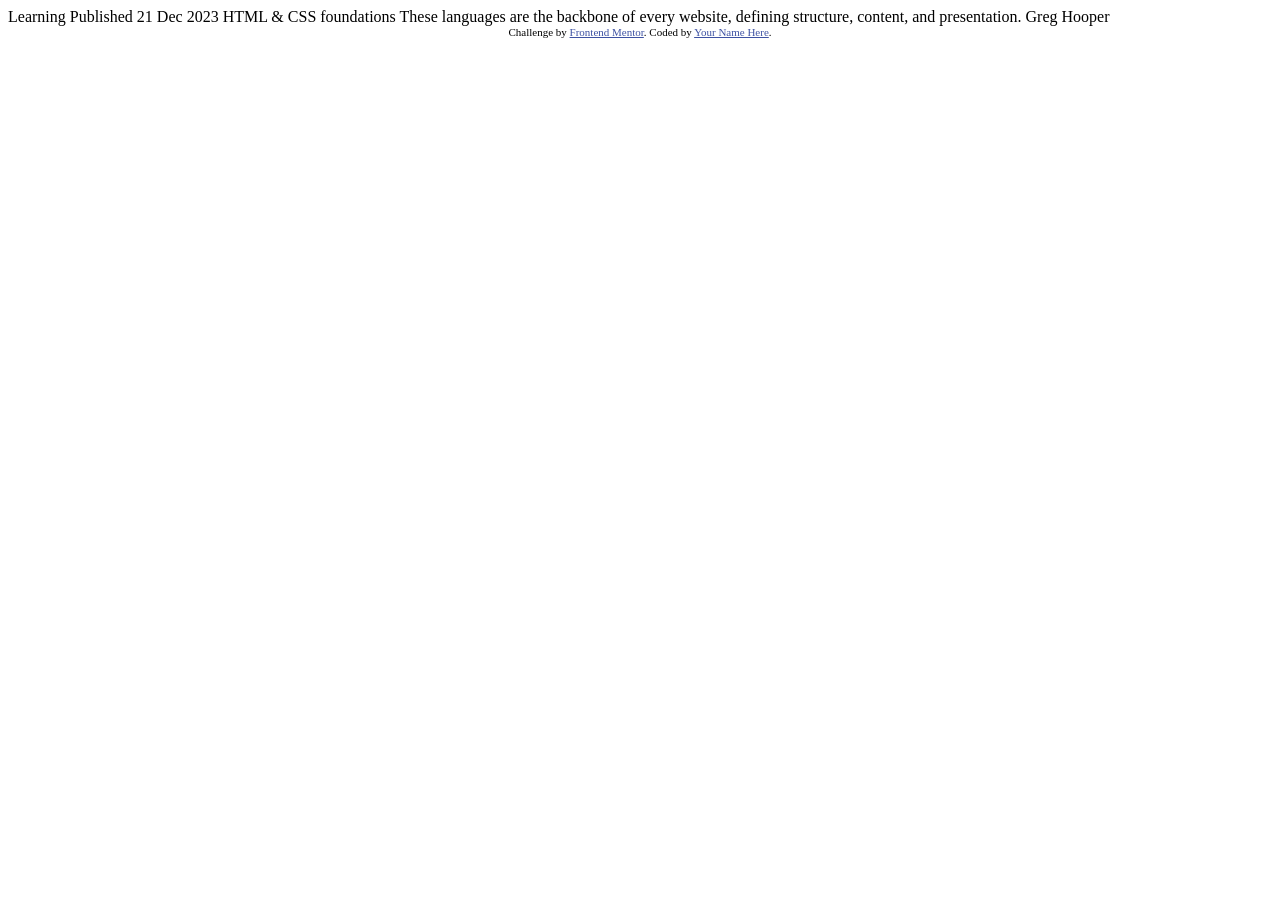
==== blog-preview-card-main/index.html @ 6811e856 "initial commit" ====
<!DOCTYPE html>
<html lang="en">
<head>
  <meta charset="UTF-8">
  <meta name="viewport" content="width=device-width, initial-scale=1.0"> <!-- displays site properly based on user's device -->

  <link rel="icon" type="image/png" sizes="32x32" href="./assets/images/favicon-32x32.png">
  
  <title>Frontend Mentor | Blog preview card</title>

  <!-- Feel free to remove these styles or customise in your own stylesheet 👍 -->
  <style>
    .attribution { font-size: 11px; text-align: center; }
    .attribution a { color: hsl(228, 45%, 44%); }
  </style>
</head>
<body>

  Learning

  Published 21 Dec 2023

  HTML & CSS foundations

  These languages are the backbone of every website, defining structure, content, and presentation.

  Greg Hooper
  
  <div class="attribution">
    Challenge by <a href="https://www.frontendmentor.io?ref=challenge" target="_blank">Frontend Mentor</a>. 
    Coded by <a href="#">Your Name Here</a>.
  </div>
</body>
</html>
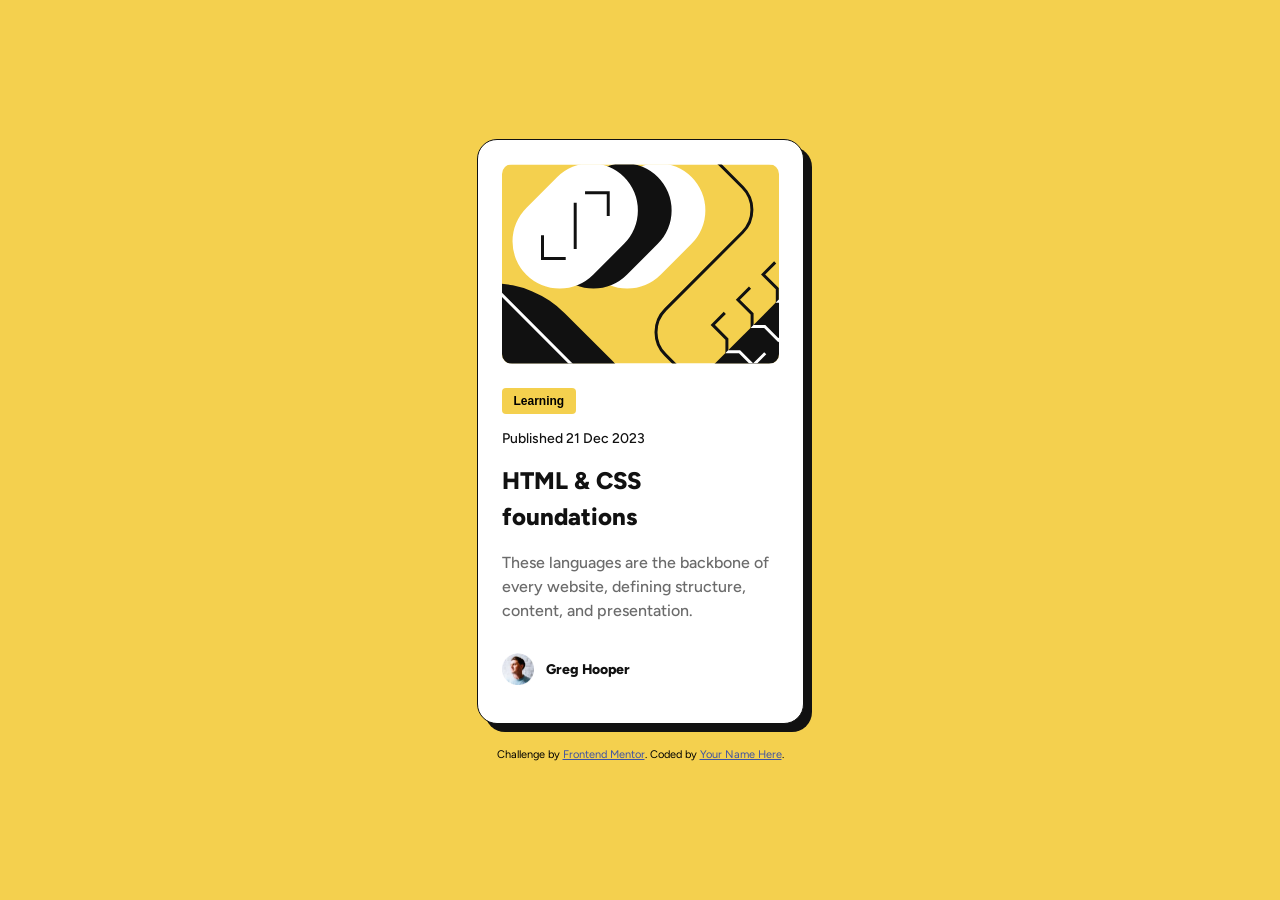
==== commit 8b54430d: "add basic styling" ====
--- a/blog-preview-card-main/index.html
+++ b/blog-preview-card-main/index.html
@@ -3,9 +3,10 @@
 <head>
   <meta charset="UTF-8">
   <meta name="viewport" content="width=device-width, initial-scale=1.0"> <!-- displays site properly based on user's device -->
+  <link href="https://fonts.googleapis.com/css2?family=Figtree:ital,wght@500,800&display=swap" rel="stylesheet">
+  <link rel="icon" type="image/png" sizes="32x32" href="./assets/images/favicon-32x32.png">
+  <link rel="stylesheet" href="./style.css">
 
-  <link rel="icon" type="image/png" sizes="32x32" href="./assets/images/favicon-32x32.png">
-  
   <title>Frontend Mentor | Blog preview card</title>
 
   <!-- Feel free to remove these styles or customise in your own stylesheet 👍 -->
@@ -15,20 +16,23 @@
   </style>
 </head>
 <body>
-
-  Learning
-
-  Published 21 Dec 2023
-
-  HTML & CSS foundations
-
-  These languages are the backbone of every website, defining structure, content, and presentation.
-
-  Greg Hooper
-  
-  <div class="attribution">
-    Challenge by <a href="https://www.frontendmentor.io?ref=challenge" target="_blank">Frontend Mentor</a>. 
-    Coded by <a href="#">Your Name Here</a>.
-  </div>
+  <main> 
+    <div class="blog-preview-card__border-wrapper">
+      <div class="blog-preview-card">  
+        <img class="blog-preview-card__image" src="./assets/images/illustration-article.svg" alt="HTLM & CSS Foundations Card Photo">
+        <div class="blog-content"> 
+          <button>Learning</button>
+          <p class="blog-content__date">Published 21 Dec 2023</p>
+          <h1 class="blog-content__title">HTML & CSS foundations</h1>
+          <p class="blog-content__description">These languages are the backbone of every website, defining structure, content, and presentation.</p>
+          <p class="blog-content__author"><img src="./assets/images/image-avatar.webp" alt="Image Avatar for Author Greg Hooper"> Greg Hooper</p>
+        </div>
+      </div>
+    </div>
+    <div class="attribution">
+      Challenge by <a href="https://www.frontendmentor.io?ref=challenge" target="_blank">Frontend Mentor</a>. 
+      Coded by <a href="#">Your Name Here</a>.
+    </div>
+  </main>
 </body>
 </html>
--- a/blog-preview-card-main/style.css
+++ b/blog-preview-card-main/style.css
@@ -0,0 +1,98 @@
+
+*,
+*::before,
+*::after {
+  box-sizing: border-box;
+}
+
+body {
+    background-color: #F4D04E;
+    font-family: 'Figtree', sans-serif;
+    margin: 0;
+    width: 100vw;
+    min-height: 100vh; 
+    
+    padding: 1.5rem;
+    display: flex;
+    justify-content: center;
+    align-items: center;  
+}
+
+.blog-preview-card {
+    max-width: 327px; 
+    background-color:#FFFFFF;
+    border-radius: 20px; 
+    box-shadow: 8px 8px 0px #111111;
+    border: 1px solid #111111;
+    overflow: hidden;
+    width: 100%;
+    padding: 24px;
+}
+
+
+.blog-preview-card__image {
+    max-width: 100%; 
+    height: 200px;
+    border-radius: 10px; 
+    object-fit: cover;
+    display: block;
+}
+
+
+.blog-content {
+    padding-top: 24px;
+    display: flex;
+    flex-direction: column;
+}
+
+.blog-content button {
+    font-weight: 800;
+    font-size: 12px;
+    line-height: 1.5;
+    background-color: #F4D04E;
+    border: none;
+    border-radius: 4px; 
+    padding: 4px 12px;
+    align-self: flex-start;
+}
+
+.blog-content__date {
+    font-weight: 500;
+    font-size: 14px;
+    line-height: 1.5;
+    color: #111111;
+}
+
+.blog-content__title {
+    font-weight: 800;
+    font-size: 24px;
+    line-height: 1.5;
+    color: #111111;
+    margin: 0;
+}
+
+.blog-content__description {
+    font-weight: 500;
+    font-size: 16px;
+    line-height: 1.5;
+    color: #6B6B6B;
+}
+
+.blog-content__author img {
+    width: 32px;
+    height: 32px;
+}
+
+.blog-content__author {
+    display: flex;
+    align-items: center;
+    font-weight: 800;
+    font-size: 14px;
+    line-height: 1.5;
+    gap: 12px;
+    color: #111111;
+}
+
+.attribution {
+    padding-top: 24px;
+}
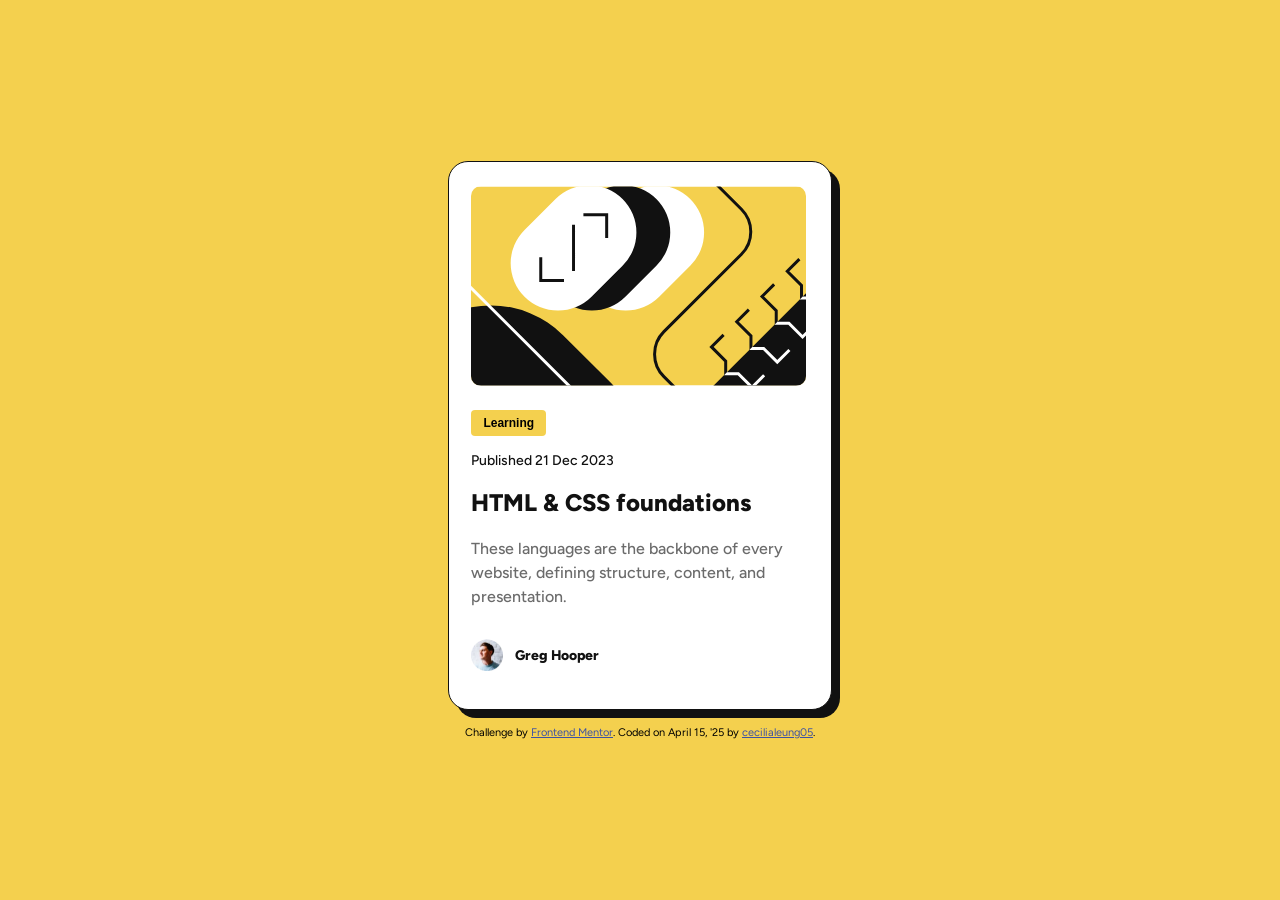
==== commit 3ee6956c: "add final styling and responsive design" ====
--- a/blog-preview-card-main/index.html
+++ b/blog-preview-card-main/index.html
@@ -3,17 +3,11 @@
 <head>
   <meta charset="UTF-8">
   <meta name="viewport" content="width=device-width, initial-scale=1.0"> <!-- displays site properly based on user's device -->
-  <link href="https://fonts.googleapis.com/css2?family=Figtree:ital,wght@500,800&display=swap" rel="stylesheet">
   <link rel="icon" type="image/png" sizes="32x32" href="./assets/images/favicon-32x32.png">
   <link rel="stylesheet" href="./style.css">
+  <link href="https://fonts.googleapis.com/css2?family=Figtree:wght@500;700;800&display=swap" rel="stylesheet">
 
   <title>Frontend Mentor | Blog preview card</title>
-
-  <!-- Feel free to remove these styles or customise in your own stylesheet 👍 -->
-  <style>
-    .attribution { font-size: 11px; text-align: center; }
-    .attribution a { color: hsl(228, 45%, 44%); }
-  </style>
 </head>
 <body>
   <main> 
@@ -31,7 +25,7 @@
     </div>
     <div class="attribution">
       Challenge by <a href="https://www.frontendmentor.io?ref=challenge" target="_blank">Frontend Mentor</a>. 
-      Coded by <a href="#">Your Name Here</a>.
+      Coded on April 15, '25 by <a href="https://github.com/cecilialeung05/frontend-mentor-projects">cecilialeung05</a>.
     </div>
   </main>
 </body>
--- a/blog-preview-card-main/style.css
+++ b/blog-preview-card-main/style.css
@@ -5,9 +5,16 @@
   box-sizing: border-box;
 }
 
+html {
+    -webkit-font-smoothing: antialiased;
+    -moz-osx-font-smoothing: grayscale;
+}
+
 body {
+    font-family: 'Figtree', sans-serif;
+    -webkit-font-smoothing: antialiased;
+    -moz-osx-font-smoothing: grayscale;
     background-color: #F4D04E;
-    font-family: 'Figtree', sans-serif;
     margin: 0;
     width: 100vw;
     min-height: 100vh; 
@@ -19,61 +26,65 @@
 }
 
 .blog-preview-card {
-    max-width: 327px; 
+    max-width: 20.4375rem;
     background-color:#FFFFFF;
-    border-radius: 20px; 
-    box-shadow: 8px 8px 0px #111111;
+    border-radius: 1.25rem;
+    box-shadow: 0.5rem 0.5rem 0 #111111; 
     border: 1px solid #111111;
     overflow: hidden;
     width: 100%;
-    padding: 24px;
+    padding: 1.5rem 1.4rem;
 }
-
 
 .blog-preview-card__image {
     max-width: 100%; 
-    height: 200px;
-    border-radius: 10px; 
+    height: 12.5rem; 
+    border-radius: 0.625rem; 
     object-fit: cover;
     display: block;
 }
 
-
 .blog-content {
-    padding-top: 24px;
+    padding-top: 1.5rem;
     display: flex;
     flex-direction: column;
 }
 
 .blog-content button {
     font-weight: 800;
-    font-size: 12px;
+    font-size: 0.75rem;
     line-height: 1.5;
     background-color: #F4D04E;
     border: none;
-    border-radius: 4px; 
-    padding: 4px 12px;
+    border-radius: 0.25rem;
+    padding: 0.25rem 0.75rem;
     align-self: flex-start;
 }
 
 .blog-content__date {
     font-weight: 500;
-    font-size: 14px;
+    font-size: 0.875rem;
     line-height: 1.5;
     color: #111111;
 }
 
 .blog-content__title {
     font-weight: 800;
-    font-size: 24px;
+    font-size: 1.5rem;
     line-height: 1.5;
+    letter-spacing: 0;
     color: #111111;
     margin: 0;
 }
 
+.blog-content__title:hover {
+    color: #F4D04E;
+    cursor: pointer;
+}
+
 .blog-content__description {
     font-weight: 500;
-    font-size: 16px;
+    font-size: 1rem;
     line-height: 1.5;
     color: #6B6B6B;
 }
@@ -87,12 +98,24 @@
     display: flex;
     align-items: center;
     font-weight: 800;
-    font-size: 14px;
+    font-size: 0.875rem;
     line-height: 1.5;
-    gap: 12px;
+    gap: 0.75rem;
     color: #111111;
 }
 
-.attribution {
-    padding-top: 24px;
-}+.attribution { 
+    margin-top: 1rem;
+    font-size: 11px;
+    text-align: center;
+}
+
+ .attribution a {
+    color: hsl(228, 45%, 44%); 
+}
+
+@media (min-width: 768px) {
+    .blog-preview-card {
+      max-width: 24rem; 
+    }
+  }
